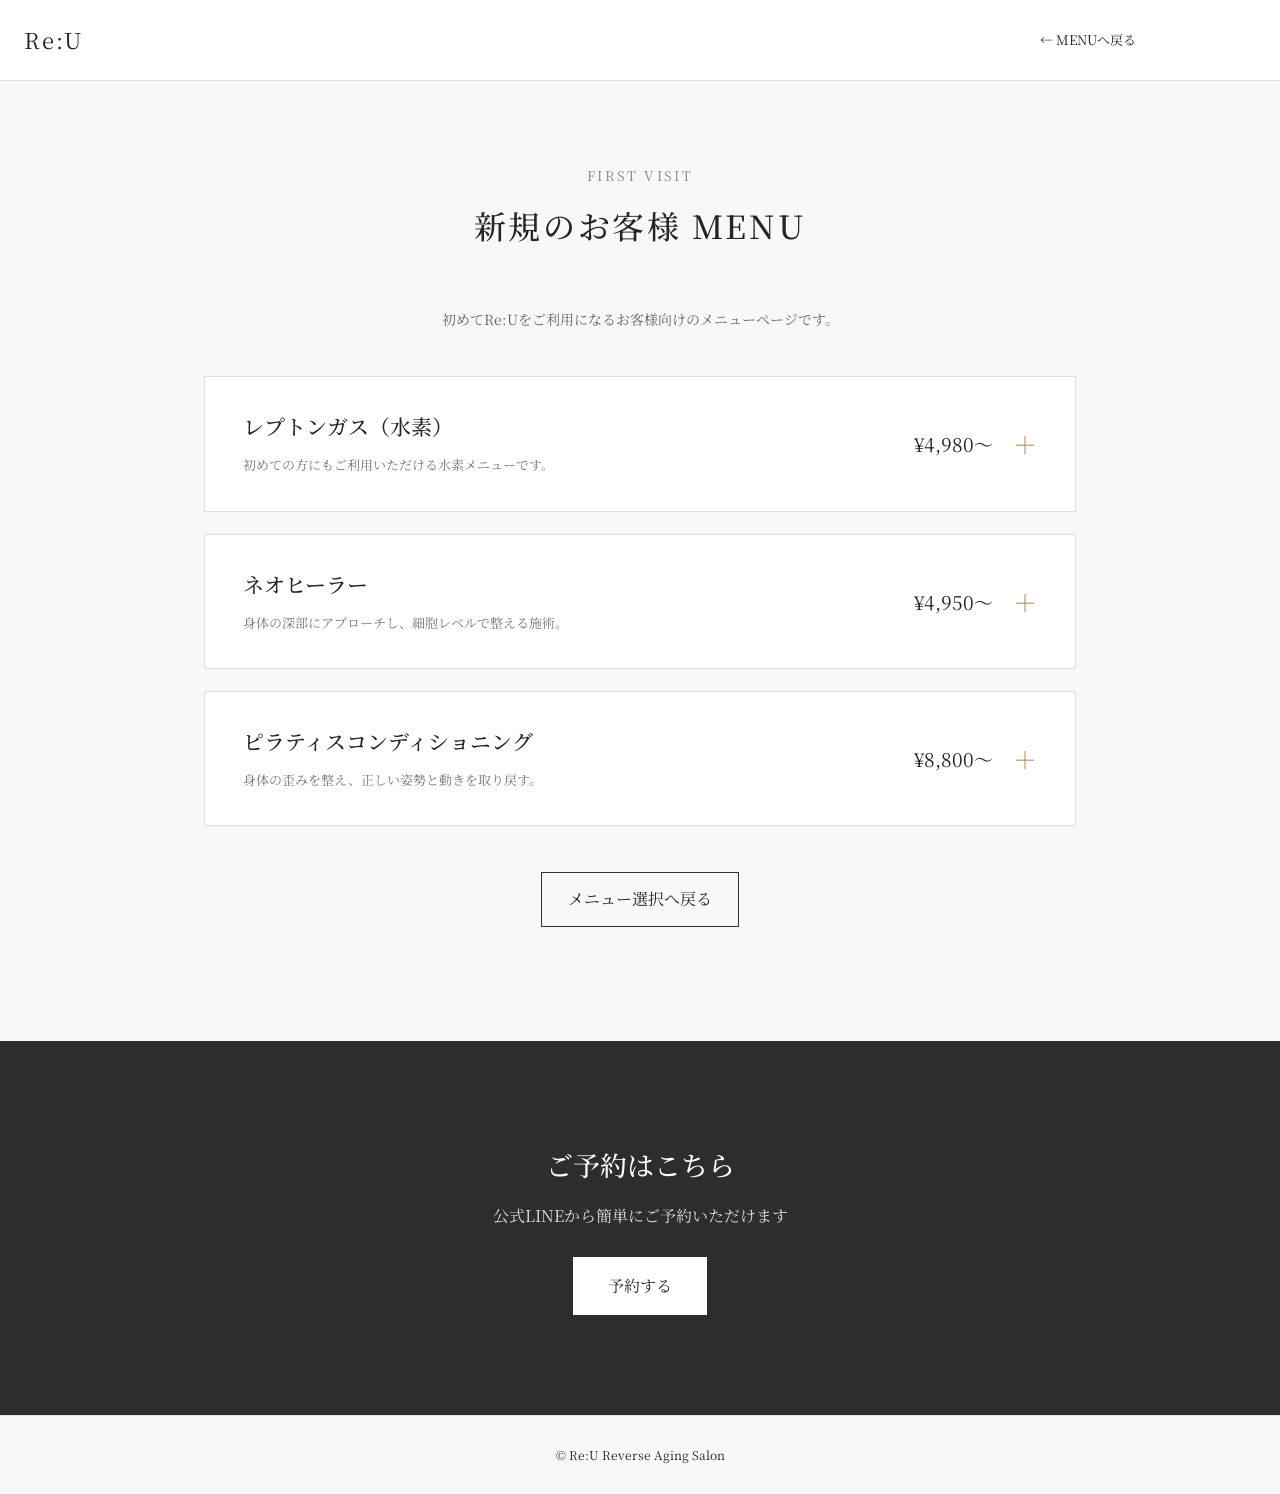
==== menu-new.html @ d016f378 "Update menu-new.html" ====
<!DOCTYPE html>
<html lang="ja">
<head>
  <meta charset="UTF-8">
  <meta name="viewport" content="width=device-width, initial-scale=1.0">
  <title>新規のお客様 MENU｜Re:U</title>

  <link rel="preconnect" href="https://fonts.googleapis.com">
  <link rel="preconnect" href="https://fonts.gstatic.com" crossorigin>
  <link href="https://fonts.googleapis.com/css2?family=Noto+Serif+JP:wght@400;500;600&display=swap" rel="stylesheet">

  <style>

    * {
      box-sizing: border-box;
    }

    body {
      margin: 0;
      font-family: "Noto Serif JP", serif;
      background: #f8f8f6;
      color: #252525;
      line-height: 1.8;
    }

    header {
      background: #fff;
      border-bottom: 1px solid #e5e5df;
    }

    .header-inner {
      max-width: 1040px;
      margin: auto;
      padding: 20px 24px;
      display: flex;
      justify-content: space-between;
      align-items: center;
    }

    .brand,
    .back {
      color: #252525;
      text-decoration: none;
    }

    .brand {
      font-size: 22px;
      letter-spacing: .08em;
    }

    .back {
      font-size: 13px;
    }

    main {
      max-width: 920px;
      margin: auto;
      padding: 80px 24px 110px;
    }

    .title {
      text-align: center;
      margin-bottom: 52px;
    }

    .title small {
      letter-spacing: .18em;
      color: #888;
    }

    .title h1 {
      font-weight: 500;
      font-size: 32px;
      letter-spacing: .08em;
      margin: 8px 0 0;
    }

    .notice {
      text-align: center;
      max-width: 700px;
      margin: 0 auto 44px;
      color: #666;
      font-size: 14px;
    }

    .menu-card {
      background: #fff;
      border: 1px solid #deded8;
      padding: 34px 34px;
      margin-bottom: 20px;
      display: grid;
      grid-template-columns: 1fr auto;
      gap: 20px;
      align-items: center;
    }

    .menu-card h2 {
      margin: 0 0 8px;
      font-size: 21px;
      font-weight: 500;
    }

    .menu-card p {
      margin: 0;
      color: #666;
      font-size: 14px;
    }

    .price {
      font-size: 20px;
      white-space: nowrap;
    }

    .nav {
      text-align: center;
      margin-top: 42px;
    }

    .button {
      display: inline-block;
      padding: 12px 26px;
      border: 1px solid #333;
      text-decoration: none;
      color: #252525;
      margin: 4px;
    }

    .button:hover {
      background: #333;
      color: #fff;
    }

    footer {
      text-align: center;
      padding: 28px;
      border-top: 1px solid #e5e5df;
      font-size: 12px;
    }

    @media(max-width:650px) {

      main {
        padding: 60px 18px 80px;
      }

      .menu-card {
        grid-template-columns: 1fr;
        padding: 28px 24px;
      }

      .price {
        font-size: 18px;
      }

    }


    /* アコーディオン */

    .accordion {
      max-width: 950px;
      margin: 0 auto;
    }

    .accordion-item {
      border: 1px solid #deded8;
      background: #fff;
      margin-bottom: 22px;
    }

    .accordion-header {
      width: 100%;
      padding: 34px 38px;
      border: none;
      background: none;
      text-align: left;
      cursor: pointer;
      display: flex;
      align-items: center;
      gap: 20px;
      font-family: inherit;
      color: #252525;
    }

    .accordion-header > span:first-child {
      flex: 1;
    }

    .accordion-header strong {
      display: block;
      font-size: 21px;
      font-weight: 500;
    }

    .accordion-header small {
      display: block;
      margin-top: 12px;
      color: #777;
      font-size: 13px;
      line-height: 1.8;
    }

    .price {
      font-size: 19px;
      white-space: nowrap;
    }

    .accordion-icon {
      font-size: 24px;
      font-weight: 300;
      color: #a88d53;
      transition: transform .3s;
    }

    .accordion-item.active .accordion-icon {
      transform: rotate(45deg);
    }

    .accordion-content {
      display: grid;
      grid-template-rows: 0fr;
      transition: grid-template-rows .4s ease;
    }

    .accordion-item.active .accordion-content {
      grid-template-rows: 1fr;
    }

    .accordion-content > .accordion-body {
      min-height: 0;
      overflow: hidden;
    }

    .accordion-body {
      padding: 0 38px;
      color: #666;
      font-size: 14px;
    }

    .accordion-item.active .accordion-body {
      padding-bottom: 32px;
    }


    /* 人気No.1メニュー */

    .popular-menu {
      position: relative;
      margin-top: 6px;
      padding: 28px 24px 24px;
      background: #fffdf8;
      border: 1px solid #d8c39a;
    }

    .popular-badge {
      display: inline-block;
      margin-bottom: 14px;
      padding: 5px 14px;
      background: #b89b63;
      color: #fff;
      font-size: 12px;
      letter-spacing: .12em;
    }

    .menu-title {
      margin: 0 0 12px;
      color: #252525;
      font-size: 18px;
      font-weight: 600;
    }

    .menu-description {
      margin: 0 0 18px;
      color: #666;
      font-size: 14px;
      line-height: 1.9;
    }

    .menu-price {
      display: flex;
      align-items: baseline;
      flex-wrap: wrap;
      gap: 10px;
    }

    .old-price {
      color: #888;
      text-decoration: line-through;
      font-size: 15px;
    }

    .arrow {
      color: #aaa;
    }

    .new-price {
      color: #9b7b3d;
      font-size: 24px;
      font-weight: 600;
    }


    @media (max-width: 600px) {

      .accordion-header {
        padding: 24px 20px;
        gap: 12px;
      }

      .accordion-header strong {
        font-size: 17px;
      }

      .price {
        font-size: 15px;
      }

      .accordion-body {
        padding-left: 20px;
        padding-right: 20px;
      }

      .popular-menu {
        padding: 22px 18px 20px;
      }

      .menu-title {
        font-size: 16px;
      }

      .new-price {
        font-size: 21px;
      }

    }


    .header-inner .brand {
      position: relative;
      left: min(0px, calc((1040px - 100vw) / 2));
    }


    /* TOPページと同じ予約エリア */

    .cta {
      padding: 100px 24px;
      background: #2d2d2b;
      color: #fff;
      text-align: center;
    }

    .cta h2 {
      margin: 0 0 12px;
      font-size: 27px;
      font-weight: 500;
    }

    .cta p {
      margin: 0;
      color: #ddd;
    }

    .cta a {
      display: inline-block;
      margin-top: 26px;
      padding: 14px 34px;
      background: #fff;
      color: #252525;
      text-decoration: none;
      border: 1px solid #fff;
    }

    @media (max-width: 800px) {

      .cta {
        padding: 76px 18px;
      }

    }

  </style>
</head>


<body>


<header>

  <div class="header-inner">

    <a class="brand" href="index.html">Re:U</a>

    <a class="back" href="menu.html">
      ← MENUへ戻る
    </a>

  </div>

</header>


<main>

  <div class="title">

    <small>FIRST VISIT</small>

    <h1>
      新規のお客様 MENU
    </h1>

  </div>


  <p class="notice">
    初めてRe:Uをご利用になるお客様向けのメニューページです。
  </p>


  <div class="accordion">


    <!-- レプトンガス -->

    <div class="accordion-item">

      <button class="accordion-header" type="button">

        <span>

          <strong>
            レプトンガス（水素）
          </strong>

          <small>
            初めての方にもご利用いただける水素メニューです。
          </small>

        </span>

        <span class="price">
          ¥4,980〜
        </span>

        <span class="accordion-icon">
          ＋
        </span>

      </button>


      <div class="accordion-content">

        <div class="accordion-body">


          <div class="popular-menu">

            <div class="popular-badge">
              人気 No.1
            </div>

            <p class="menu-title">
              レプトンガス吸入 × ネオヒーラー［全身］ 60分
            </p>

            <p class="menu-description">
              高濃度水素を吸入しながら、究極のオーダーメイドなエイジングケア！
            </p>

            <div class="menu-price">

              <span class="old-price">
                ¥15,800
              </span>

              <span class="arrow">
                →
              </span>

              <span class="new-price">
                ¥12,800
              </span>

            </div>

          </div>

          <div class="popular-menu">

            <p class="menu-title">
              レプトンガス吸入×ネオヒーラー[フットorヘッド]　30分
            </p>

            <p class="menu-description">
              高濃度水素を吸入しながら疲れやむくみを一瞬で取り除く！
            </p>

            <div class="menu-price">

              <span class="old-price">
                ¥8,800
              </span>

              <span class="arrow">
                →
              </span>

              <span class="new-price">
                ¥6,600
              </span>

            </div>

          </div>

          <div class="popular-menu">

            <p class="menu-title">
              高濃度水素吸入（レプトンガス）30分
            </p>
            <p class="menu-description">
              基礎体温＆免疫力up/自律神経ケア/疲労回復/睡眠の質改善に
            </p>

            <div class="menu-price">
              <span class="old-price">
                ¥4,980
              </span>
              
              <span class="arrow">
                →
              </span>

              <span class="new-price">
                ¥3,200
              </span>

            </div>

          </div>

          <div class="popular-menu">

            <p class="menu-title">
              高濃度水素吸入（レプトンガス）60分
            </p>
            <p class="menu-description">
              基礎体温＆免疫力up/自律神経ケア/疲労回復/睡眠の質改善に
            </p>

            <div class="menu-price">
              <span class="old-price">
                ¥8,400
              </span>
              
              <span class="arrow">
                →
              </span>

              <span class="new-price">
                ¥4,980
              </span>

            </div>

          </div>

          <div class="popular-menu">

            <p class="menu-title">
              高濃度水素吸入（レプトンガス）90分
            </p>
            <p class="menu-description">
              悪玉活性酸素を徹底的にデトックス！
            </p>

            <div class="menu-price">
              <span class="old-price">
                ¥10,800
              </span>
              
              <span class="arrow">
                →
              </span>

              <span class="new-price">
                ¥6,480
              </span>

            </div>

          </div>

        </div>

      </div>

    </div>



    <!-- ネオヒーラー -->

    <div class="accordion-item">

      <button class="accordion-header" type="button">

        <span>

          <strong>
            ネオヒーラー
          </strong>

          <small>
            身体の深部にアプローチし、細胞レベルで整える施術。
          </small>

        </span>

        <span class="price">
          ¥4,950〜
        </span>

        <span class="accordion-icon">
          ＋
        </span>

      </button>


      <div class="accordion-content">

        <div class="accordion-body">

          <!-- ここにネオヒーラーの詳細を入れる -->

          <p>
            施術時間・料金・詳細情報を掲載予定
          </p>

        </div>

      </div>

    </div>



    <!-- ピラティス -->

    <div class="accordion-item">

      <button class="accordion-header" type="button">

        <span>

          <strong>
            ピラティスコンディショニング
          </strong>

          <small>
            身体の歪みを整え、正しい姿勢と動きを取り戻す。
          </small>

        </span>

        <span class="price">
          ¥8,800〜
        </span>

        <span class="accordion-icon">
          ＋
        </span>

      </button>


      <div class="accordion-content">

        <div class="accordion-body">

          <!-- ここにピラティスの詳細を入れる -->

          <p>
            施術時間・料金・詳細情報を掲載予定
          </p>

        </div>

      </div>

    </div>


  </div>



  <div class="nav">

    <a class="button" href="menu.html">
      メニュー選択へ戻る
    </a>

  </div>


</main>



<section class="cta" id="reservation">

  <h2>
    ご予約はこちら
  </h2>

  <p>
    公式LINEから簡単にご予約いただけます
  </p>

  <a href="#">
    予約する
  </a>

</section>



<footer>
  © Re:U Reverse Aging Salon
</footer>



<script>

document.querySelectorAll(".accordion-header").forEach(button => {

  button.setAttribute("aria-expanded", "false");


  button.addEventListener("click", () => {

    const item = button.closest(".accordion-item");

    const isOpen = item.classList.contains("active");


    // ほかのメニューを閉じる

    document.querySelectorAll(".accordion-item").forEach(el => {

      el.classList.remove("active");

      el.querySelector(".accordion-header")
        .setAttribute("aria-expanded", "false");

    });


    // 押したメニューを開く・閉じる

    if (!isOpen) {

      item.classList.add("active");

      button.setAttribute("aria-expanded", "true");

    }

  });

});

</script>


</body>
</html>
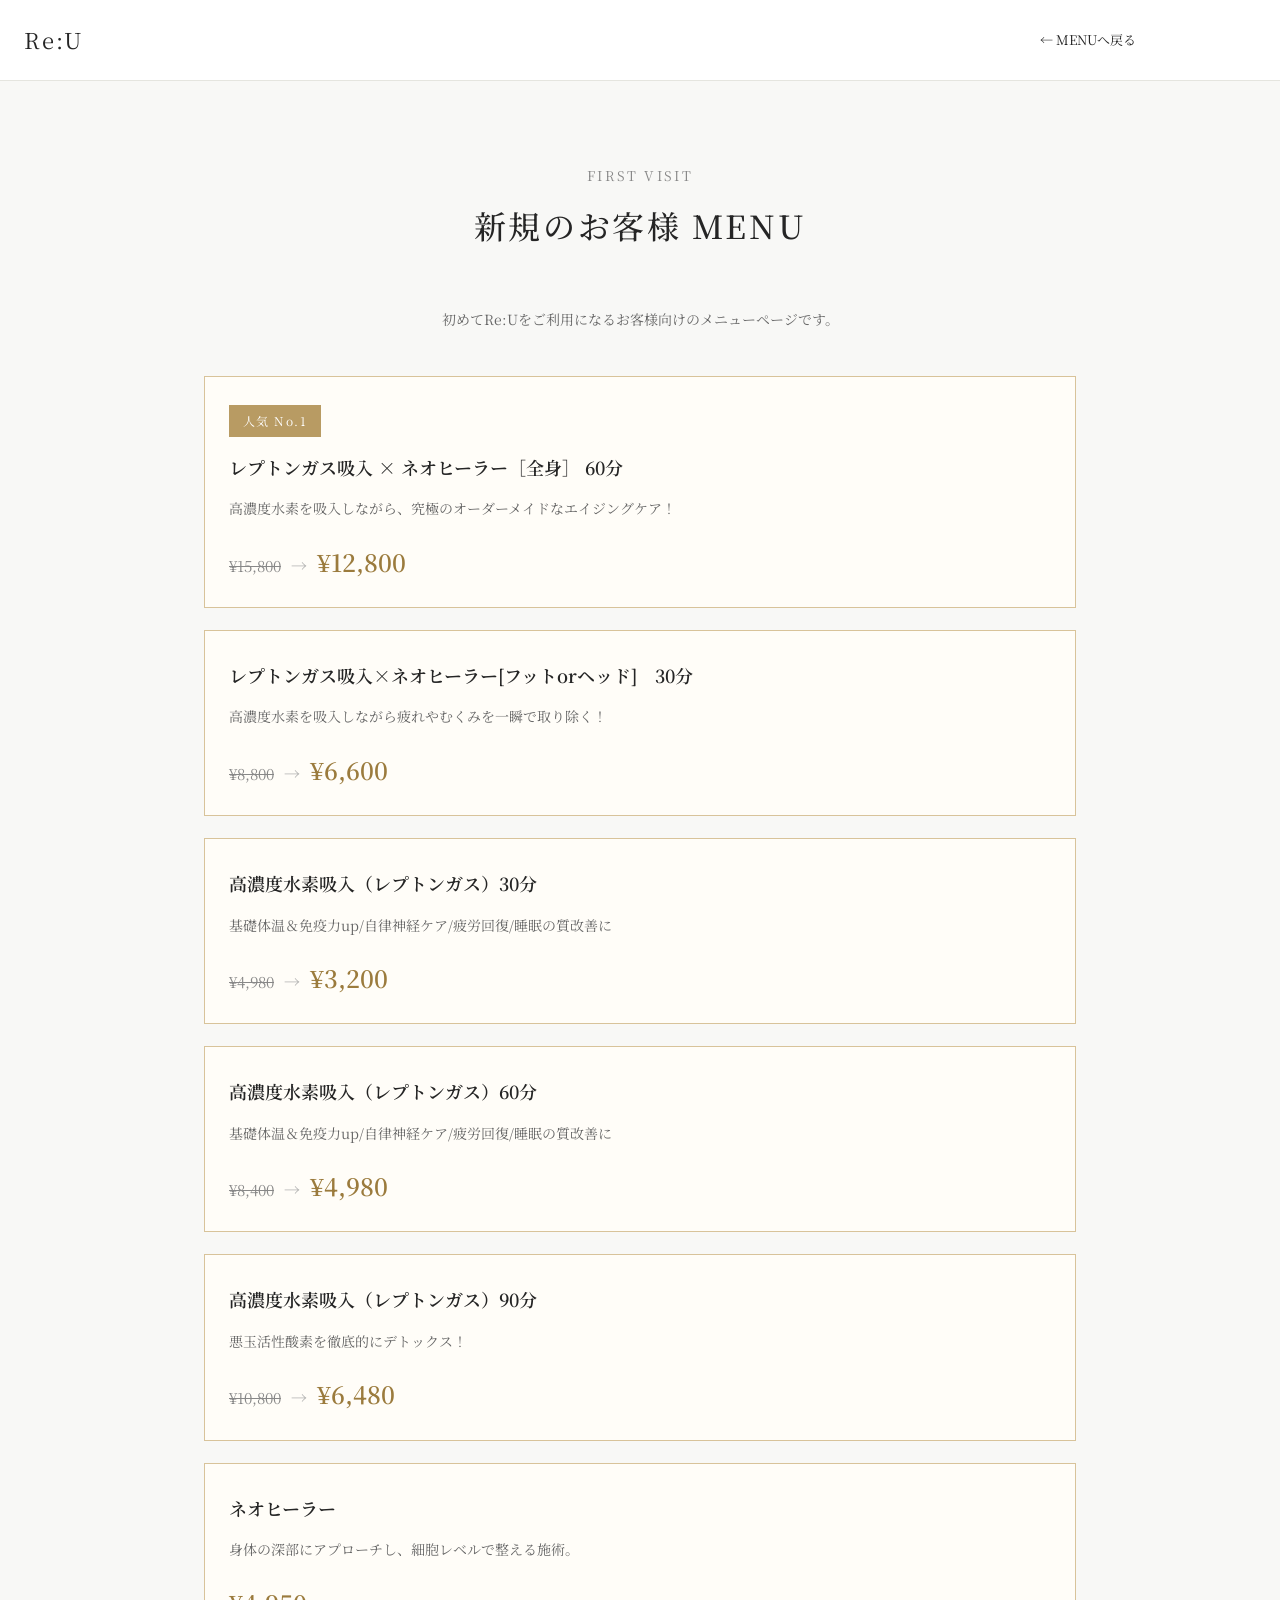
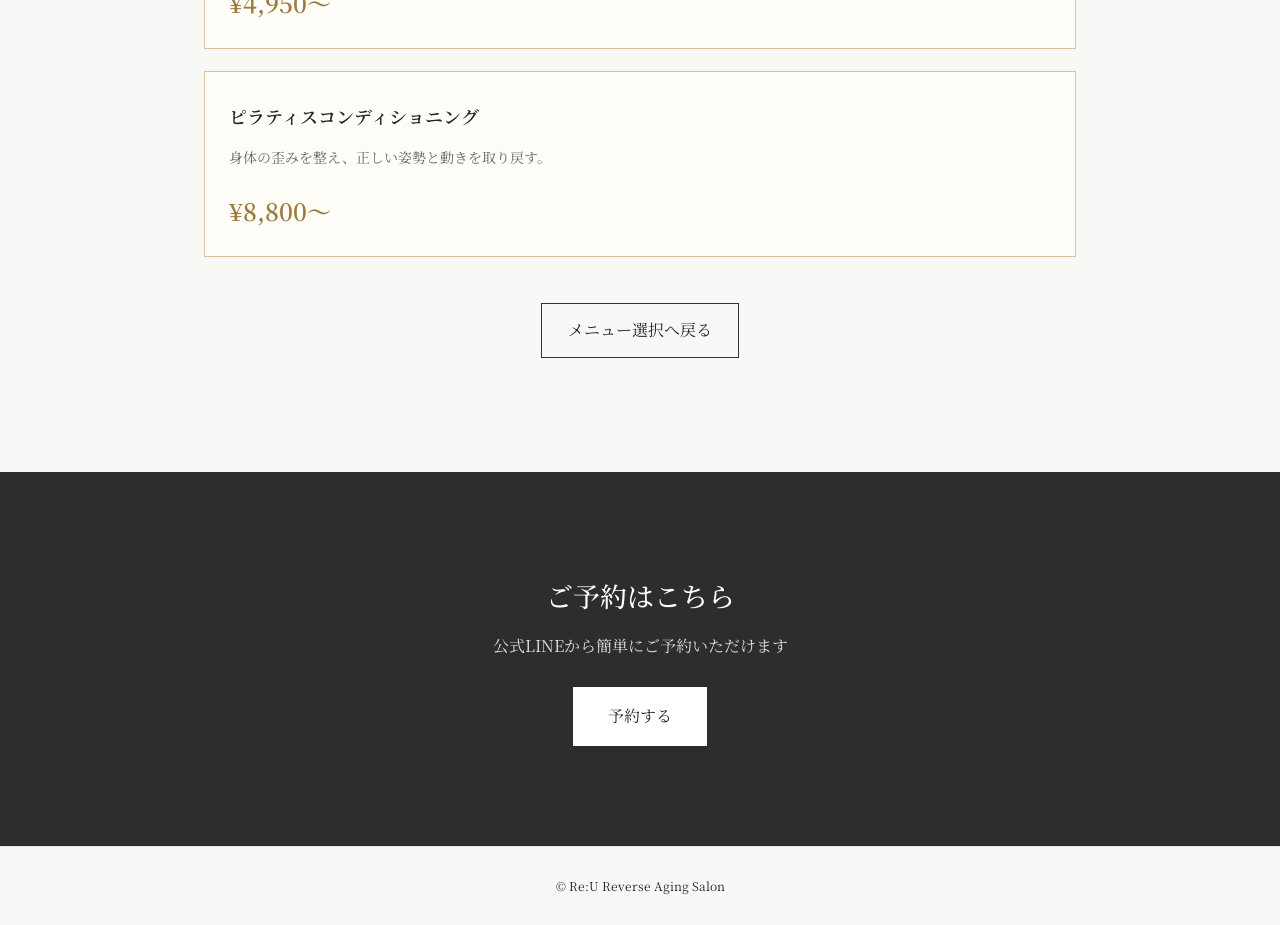
==== commit ffb74321: "Update menu-new.html" ====
--- a/menu-new.html
+++ b/menu-new.html
@@ -83,170 +83,20 @@
       font-size: 14px;
     }
 
-    .menu-card {
-      background: #fff;
-      border: 1px solid #deded8;
-      padding: 34px 34px;
-      margin-bottom: 20px;
-      display: grid;
-      grid-template-columns: 1fr auto;
-      gap: 20px;
-      align-items: center;
-    }
-
-    .menu-card h2 {
-      margin: 0 0 8px;
-      font-size: 21px;
-      font-weight: 500;
-    }
-
-    .menu-card p {
-      margin: 0;
-      color: #666;
-      font-size: 14px;
-    }
-
-    .price {
-      font-size: 20px;
-      white-space: nowrap;
-    }
-
-    .nav {
-      text-align: center;
-      margin-top: 42px;
-    }
-
-    .button {
-      display: inline-block;
-      padding: 12px 26px;
-      border: 1px solid #333;
-      text-decoration: none;
-      color: #252525;
-      margin: 4px;
-    }
-
-    .button:hover {
-      background: #333;
-      color: #fff;
-    }
-
-    footer {
-      text-align: center;
-      padding: 28px;
-      border-top: 1px solid #e5e5df;
-      font-size: 12px;
-    }
-
-    @media(max-width:650px) {
-
-      main {
-        padding: 60px 18px 80px;
-      }
-
-      .menu-card {
-        grid-template-columns: 1fr;
-        padding: 28px 24px;
-      }
-
-      .price {
-        font-size: 18px;
-      }
-
-    }
-
-
-    /* アコーディオン */
-
-    .accordion {
+
+    /* メニュー一覧 */
+
+    .menu-list {
       max-width: 950px;
       margin: 0 auto;
     }
 
-    .accordion-item {
-      border: 1px solid #deded8;
-      background: #fff;
-      margin-bottom: 22px;
-    }
-
-    .accordion-header {
-      width: 100%;
-      padding: 34px 38px;
-      border: none;
-      background: none;
-      text-align: left;
-      cursor: pointer;
-      display: flex;
-      align-items: center;
-      gap: 20px;
-      font-family: inherit;
-      color: #252525;
-    }
-
-    .accordion-header > span:first-child {
-      flex: 1;
-    }
-
-    .accordion-header strong {
-      display: block;
-      font-size: 21px;
-      font-weight: 500;
-    }
-
-    .accordion-header small {
-      display: block;
-      margin-top: 12px;
-      color: #777;
-      font-size: 13px;
-      line-height: 1.8;
-    }
-
-    .price {
-      font-size: 19px;
-      white-space: nowrap;
-    }
-
-    .accordion-icon {
-      font-size: 24px;
-      font-weight: 300;
-      color: #a88d53;
-      transition: transform .3s;
-    }
-
-    .accordion-item.active .accordion-icon {
-      transform: rotate(45deg);
-    }
-
-    .accordion-content {
-      display: grid;
-      grid-template-rows: 0fr;
-      transition: grid-template-rows .4s ease;
-    }
-
-    .accordion-item.active .accordion-content {
-      grid-template-rows: 1fr;
-    }
-
-    .accordion-content > .accordion-body {
-      min-height: 0;
-      overflow: hidden;
-    }
-
-    .accordion-body {
-      padding: 0 38px;
-      color: #666;
-      font-size: 14px;
-    }
-
-    .accordion-item.active .accordion-body {
-      padding-bottom: 32px;
-    }
-
-
-    /* 人気No.1メニュー */
+
+    /* メニューカード */
 
     .popular-menu {
       position: relative;
-      margin-top: 6px;
+      margin-bottom: 22px;
       padding: 28px 24px 24px;
       background: #fffdf8;
       border: 1px solid #d8c39a;
@@ -300,24 +150,34 @@
     }
 
 
+    /* 戻るボタン */
+
+    .nav {
+      text-align: center;
+      margin-top: 42px;
+    }
+
+    .button {
+      display: inline-block;
+      padding: 12px 26px;
+      border: 1px solid #333;
+      text-decoration: none;
+      color: #252525;
+      margin: 4px;
+    }
+
+    .button:hover {
+      background: #333;
+      color: #fff;
+    }
+
+
+    /* スマホ */
+
     @media (max-width: 600px) {
 
-      .accordion-header {
-        padding: 24px 20px;
-        gap: 12px;
-      }
-
-      .accordion-header strong {
-        font-size: 17px;
-      }
-
-      .price {
-        font-size: 15px;
-      }
-
-      .accordion-body {
-        padding-left: 20px;
-        padding-right: 20px;
+      main {
+        padding: 60px 18px 80px;
       }
 
       .popular-menu {
@@ -379,6 +239,14 @@
 
     }
 
+
+    footer {
+      text-align: center;
+      padding: 28px;
+      border-top: 1px solid #e5e5df;
+      font-size: 12px;
+    }
+
   </style>
 </head>
 
@@ -390,7 +258,9 @@
 
   <div class="header-inner">
 
-    <a class="brand" href="index.html">Re:U</a>
+    <a class="brand" href="index.html">
+      Re:U
+    </a>
 
     <a class="back" href="menu.html">
       ← MENUへ戻る
@@ -401,11 +271,15 @@
 </header>
 
 
+
 <main>
 
+
   <div class="title">
 
-    <small>FIRST VISIT</small>
+    <small>
+      FIRST VISIT
+    </small>
 
     <h1>
       新規のお客様 MENU
@@ -419,182 +293,167 @@
   </p>
 
 
-  <div class="accordion">
-
-
-    <!-- レプトンガス -->
-
-    <div class="accordion-item">
-
-      <button class="accordion-header" type="button">
-
-        <span>
-
-          <strong>
-            レプトンガス（水素）
-          </strong>
-
-          <small>
-            初めての方にもご利用いただける水素メニューです。
-          </small>
-
-        </span>
-
-        <span class="price">
-          ¥4,980〜
-        </span>
-
-        <span class="accordion-icon">
-          ＋
-        </span>
-
-      </button>
-
-
-      <div class="accordion-content">
-
-        <div class="accordion-body">
-
-
-          <div class="popular-menu">
-
-            <div class="popular-badge">
-              人気 No.1
-            </div>
-
-            <p class="menu-title">
-              レプトンガス吸入 × ネオヒーラー［全身］ 60分
-            </p>
-
-            <p class="menu-description">
-              高濃度水素を吸入しながら、究極のオーダーメイドなエイジングケア！
-            </p>
-
-            <div class="menu-price">
-
-              <span class="old-price">
-                ¥15,800
-              </span>
-
-              <span class="arrow">
-                →
-              </span>
-
-              <span class="new-price">
-                ¥12,800
-              </span>
-
-            </div>
-
-          </div>
-
-          <div class="popular-menu">
-
-            <p class="menu-title">
-              レプトンガス吸入×ネオヒーラー[フットorヘッド]　30分
-            </p>
-
-            <p class="menu-description">
-              高濃度水素を吸入しながら疲れやむくみを一瞬で取り除く！
-            </p>
-
-            <div class="menu-price">
-
-              <span class="old-price">
-                ¥8,800
-              </span>
-
-              <span class="arrow">
-                →
-              </span>
-
-              <span class="new-price">
-                ¥6,600
-              </span>
-
-            </div>
-
-          </div>
-
-          <div class="popular-menu">
-
-            <p class="menu-title">
-              高濃度水素吸入（レプトンガス）30分
-            </p>
-            <p class="menu-description">
-              基礎体温＆免疫力up/自律神経ケア/疲労回復/睡眠の質改善に
-            </p>
-
-            <div class="menu-price">
-              <span class="old-price">
-                ¥4,980
-              </span>
-              
-              <span class="arrow">
-                →
-              </span>
-
-              <span class="new-price">
-                ¥3,200
-              </span>
-
-            </div>
-
-          </div>
-
-          <div class="popular-menu">
-
-            <p class="menu-title">
-              高濃度水素吸入（レプトンガス）60分
-            </p>
-            <p class="menu-description">
-              基礎体温＆免疫力up/自律神経ケア/疲労回復/睡眠の質改善に
-            </p>
-
-            <div class="menu-price">
-              <span class="old-price">
-                ¥8,400
-              </span>
-              
-              <span class="arrow">
-                →
-              </span>
-
-              <span class="new-price">
-                ¥4,980
-              </span>
-
-            </div>
-
-          </div>
-
-          <div class="popular-menu">
-
-            <p class="menu-title">
-              高濃度水素吸入（レプトンガス）90分
-            </p>
-            <p class="menu-description">
-              悪玉活性酸素を徹底的にデトックス！
-            </p>
-
-            <div class="menu-price">
-              <span class="old-price">
-                ¥10,800
-              </span>
-              
-              <span class="arrow">
-                →
-              </span>
-
-              <span class="new-price">
-                ¥6,480
-              </span>
-
-            </div>
-
-          </div>
-
-        </div>
+
+  <div class="menu-list">
+
+
+    <!-- 人気No.1 -->
+
+    <div class="popular-menu">
+
+      <div class="popular-badge">
+        人気 No.1
+      </div>
+
+      <p class="menu-title">
+        レプトンガス吸入 × ネオヒーラー［全身］ 60分
+      </p>
+
+      <p class="menu-description">
+        高濃度水素を吸入しながら、究極のオーダーメイドなエイジングケア！
+      </p>
+
+      <div class="menu-price">
+
+        <span class="old-price">
+          ¥15,800
+        </span>
+
+        <span class="arrow">
+          →
+        </span>
+
+        <span class="new-price">
+          ¥12,800
+        </span>
+
+      </div>
+
+    </div>
+
+
+
+    <!-- レプトンガス吸入 × ネオヒーラー -->
+
+    <div class="popular-menu">
+
+      <p class="menu-title">
+        レプトンガス吸入×ネオヒーラー[フットorヘッド]　30分
+      </p>
+
+      <p class="menu-description">
+        高濃度水素を吸入しながら疲れやむくみを一瞬で取り除く！
+      </p>
+
+      <div class="menu-price">
+
+        <span class="old-price">
+          ¥8,800
+        </span>
+
+        <span class="arrow">
+          →
+        </span>
+
+        <span class="new-price">
+          ¥6,600
+        </span>
+
+      </div>
+
+    </div>
+
+
+
+    <!-- レプトンガス30分 -->
+
+    <div class="popular-menu">
+
+      <p class="menu-title">
+        高濃度水素吸入（レプトンガス）30分
+      </p>
+
+      <p class="menu-description">
+        基礎体温＆免疫力up/自律神経ケア/疲労回復/睡眠の質改善に
+      </p>
+
+      <div class="menu-price">
+
+        <span class="old-price">
+          ¥4,980
+        </span>
+
+        <span class="arrow">
+          →
+        </span>
+
+        <span class="new-price">
+          ¥3,200
+        </span>
+
+      </div>
+
+    </div>
+
+
+
+    <!-- レプトンガス60分 -->
+
+    <div class="popular-menu">
+
+      <p class="menu-title">
+        高濃度水素吸入（レプトンガス）60分
+      </p>
+
+      <p class="menu-description">
+        基礎体温＆免疫力up/自律神経ケア/疲労回復/睡眠の質改善に
+      </p>
+
+      <div class="menu-price">
+
+        <span class="old-price">
+          ¥8,400
+        </span>
+
+        <span class="arrow">
+          →
+        </span>
+
+        <span class="new-price">
+          ¥4,980
+        </span>
+
+      </div>
+
+    </div>
+
+
+
+    <!-- レプトンガス90分 -->
+
+    <div class="popular-menu">
+
+      <p class="menu-title">
+        高濃度水素吸入（レプトンガス）90分
+      </p>
+
+      <p class="menu-description">
+        悪玉活性酸素を徹底的にデトックス！
+      </p>
+
+      <div class="menu-price">
+
+        <span class="old-price">
+          ¥10,800
+        </span>
+
+        <span class="arrow">
+          →
+        </span>
+
+        <span class="new-price">
+          ¥6,480
+        </span>
 
       </div>
 
@@ -604,45 +463,22 @@
 
     <!-- ネオヒーラー -->
 
-    <div class="accordion-item">
-
-      <button class="accordion-header" type="button">
-
-        <span>
-
-          <strong>
-            ネオヒーラー
-          </strong>
-
-          <small>
-            身体の深部にアプローチし、細胞レベルで整える施術。
-          </small>
-
-        </span>
-
-        <span class="price">
+    <div class="popular-menu">
+
+      <p class="menu-title">
+        ネオヒーラー
+      </p>
+
+      <p class="menu-description">
+        身体の深部にアプローチし、細胞レベルで整える施術。
+      </p>
+
+      <div class="menu-price">
+
+        <span class="new-price">
           ¥4,950〜
         </span>
 
-        <span class="accordion-icon">
-          ＋
-        </span>
-
-      </button>
-
-
-      <div class="accordion-content">
-
-        <div class="accordion-body">
-
-          <!-- ここにネオヒーラーの詳細を入れる -->
-
-          <p>
-            施術時間・料金・詳細情報を掲載予定
-          </p>
-
-        </div>
-
       </div>
 
     </div>
@@ -651,44 +487,21 @@
 
     <!-- ピラティス -->
 
-    <div class="accordion-item">
-
-      <button class="accordion-header" type="button">
-
-        <span>
-
-          <strong>
-            ピラティスコンディショニング
-          </strong>
-
-          <small>
-            身体の歪みを整え、正しい姿勢と動きを取り戻す。
-          </small>
-
-        </span>
-
-        <span class="price">
+    <div class="popular-menu">
+
+      <p class="menu-title">
+        ピラティスコンディショニング
+      </p>
+
+      <p class="menu-description">
+        身体の歪みを整え、正しい姿勢と動きを取り戻す。
+      </p>
+
+      <div class="menu-price">
+
+        <span class="new-price">
           ¥8,800〜
         </span>
-
-        <span class="accordion-icon">
-          ＋
-        </span>
-
-      </button>
-
-
-      <div class="accordion-content">
-
-        <div class="accordion-body">
-
-          <!-- ここにピラティスの詳細を入れる -->
-
-          <p>
-            施術時間・料金・詳細情報を掲載予定
-          </p>
-
-        </div>
 
       </div>
 
@@ -735,49 +548,5 @@
 </footer>
 
 
-
-<script>
-
-document.querySelectorAll(".accordion-header").forEach(button => {
-
-  button.setAttribute("aria-expanded", "false");
-
-
-  button.addEventListener("click", () => {
-
-    const item = button.closest(".accordion-item");
-
-    const isOpen = item.classList.contains("active");
-
-
-    // ほかのメニューを閉じる
-
-    document.querySelectorAll(".accordion-item").forEach(el => {
-
-      el.classList.remove("active");
-
-      el.querySelector(".accordion-header")
-        .setAttribute("aria-expanded", "false");
-
-    });
-
-
-    // 押したメニューを開く・閉じる
-
-    if (!isOpen) {
-
-      item.classList.add("active");
-
-      button.setAttribute("aria-expanded", "true");
-
-    }
-
-  });
-
-});
-
-</script>
-
-
 </body>
 </html>
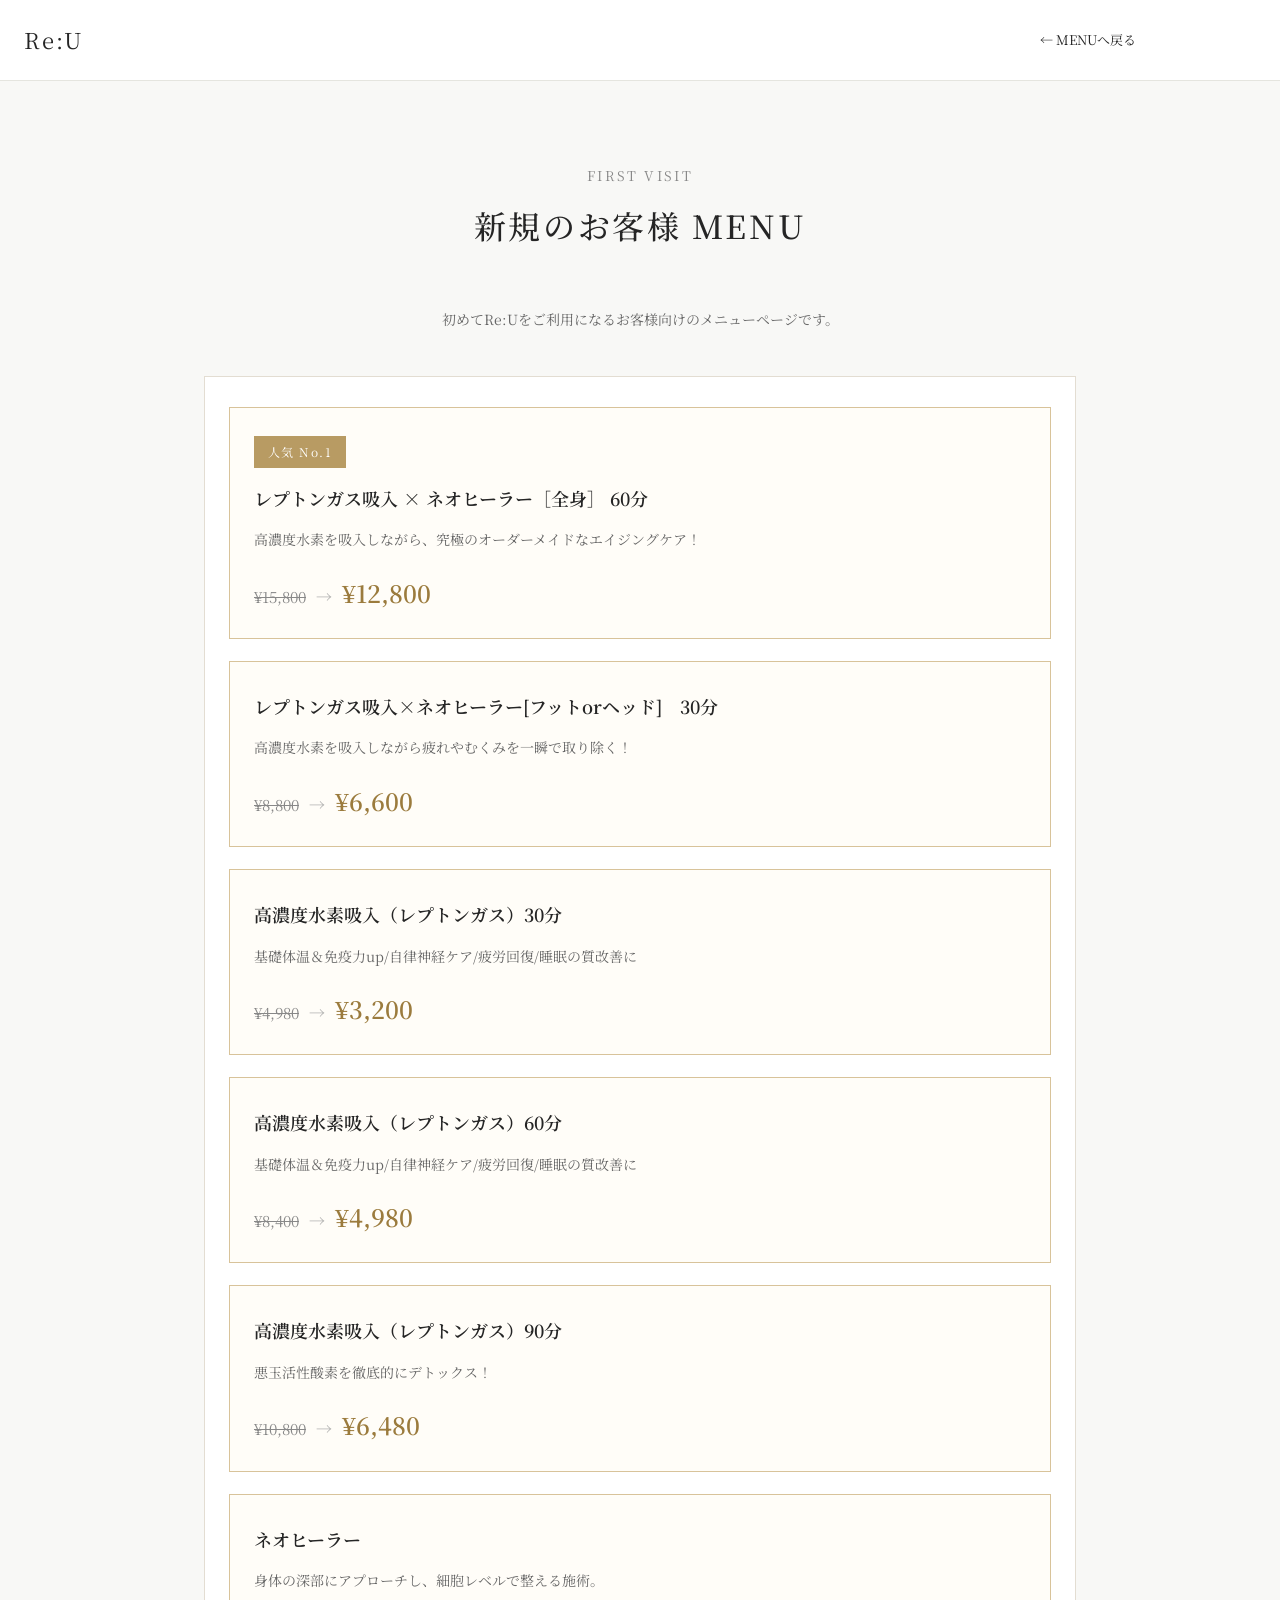
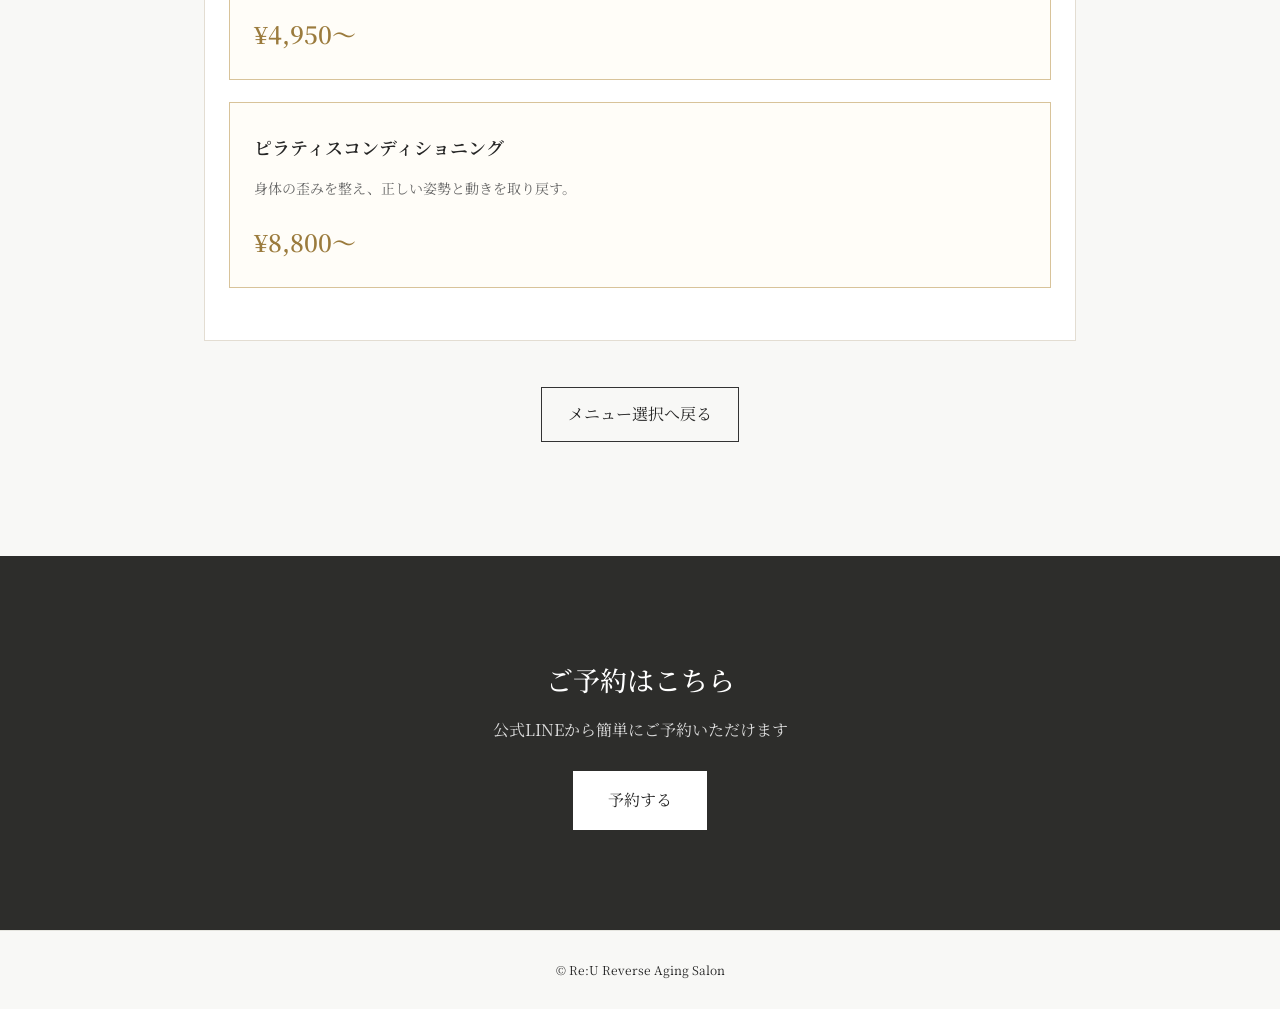
==== commit 7cff14b5: "Update menu-new.html" ====
--- a/menu-new.html
+++ b/menu-new.html
@@ -87,9 +87,12 @@
     /* メニュー一覧 */
 
     .menu-list {
-      max-width: 950px;
-      margin: 0 auto;
-    }
+  max-width: 950px;
+  margin: 0 auto;
+  padding: 30px 24px;
+  background: #ffffff;
+  border: 1px solid #e3ddd2;
+}
 
 
     /* メニューカード */
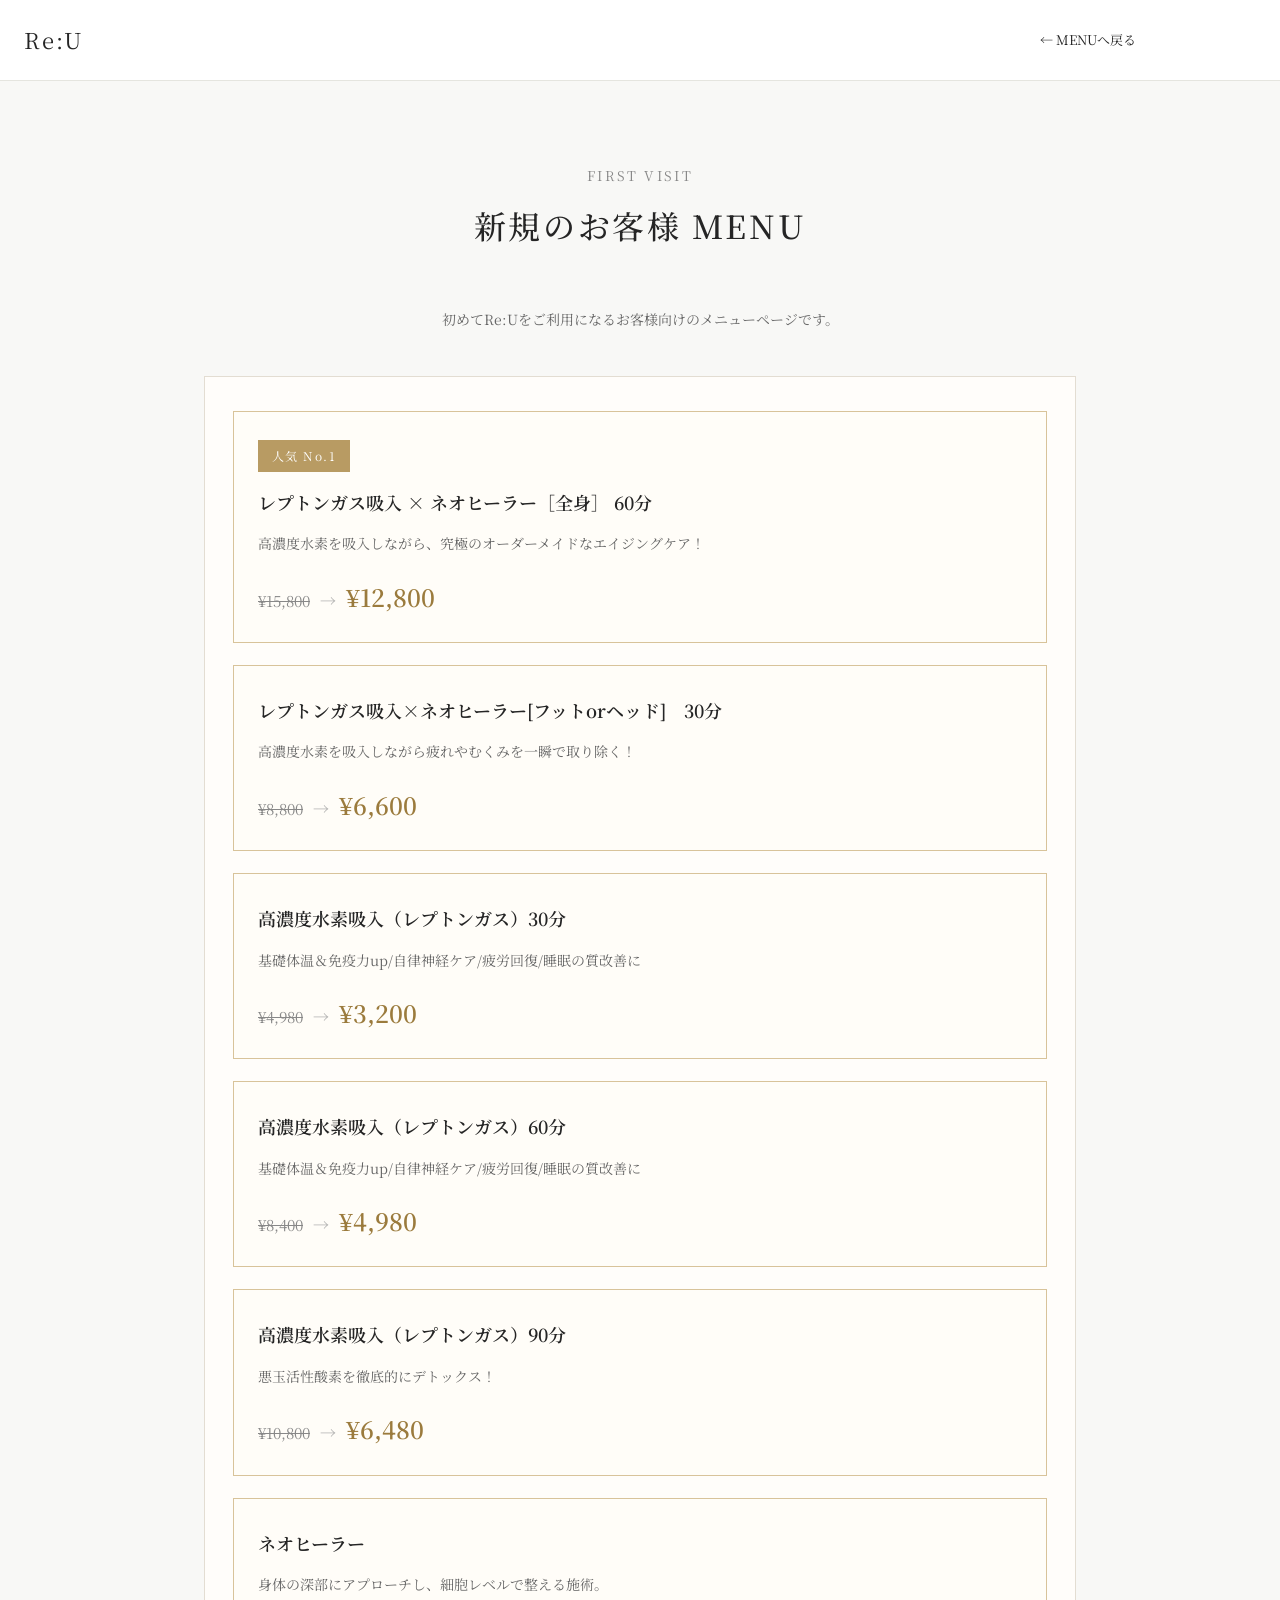
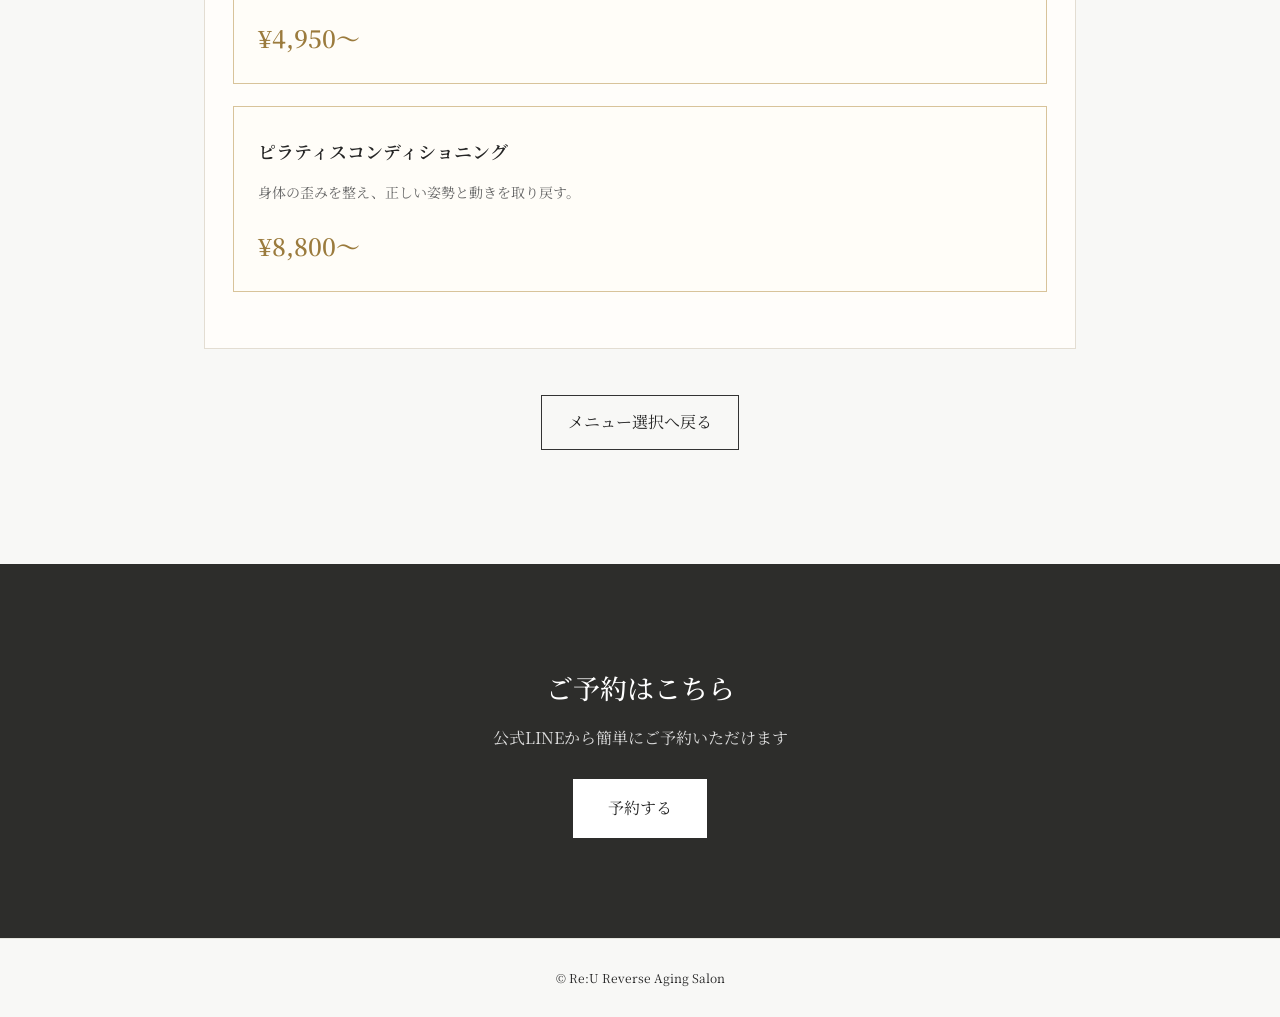
==== commit 6b22df45: "Update menu-new.html" ====
--- a/menu-new.html
+++ b/menu-new.html
@@ -89,8 +89,8 @@
     .menu-list {
   max-width: 950px;
   margin: 0 auto;
-  padding: 30px 24px;
-  background: #ffffff;
+  padding: 34px 28px;
+  background: #fffdfa;
   border: 1px solid #e3ddd2;
 }
 
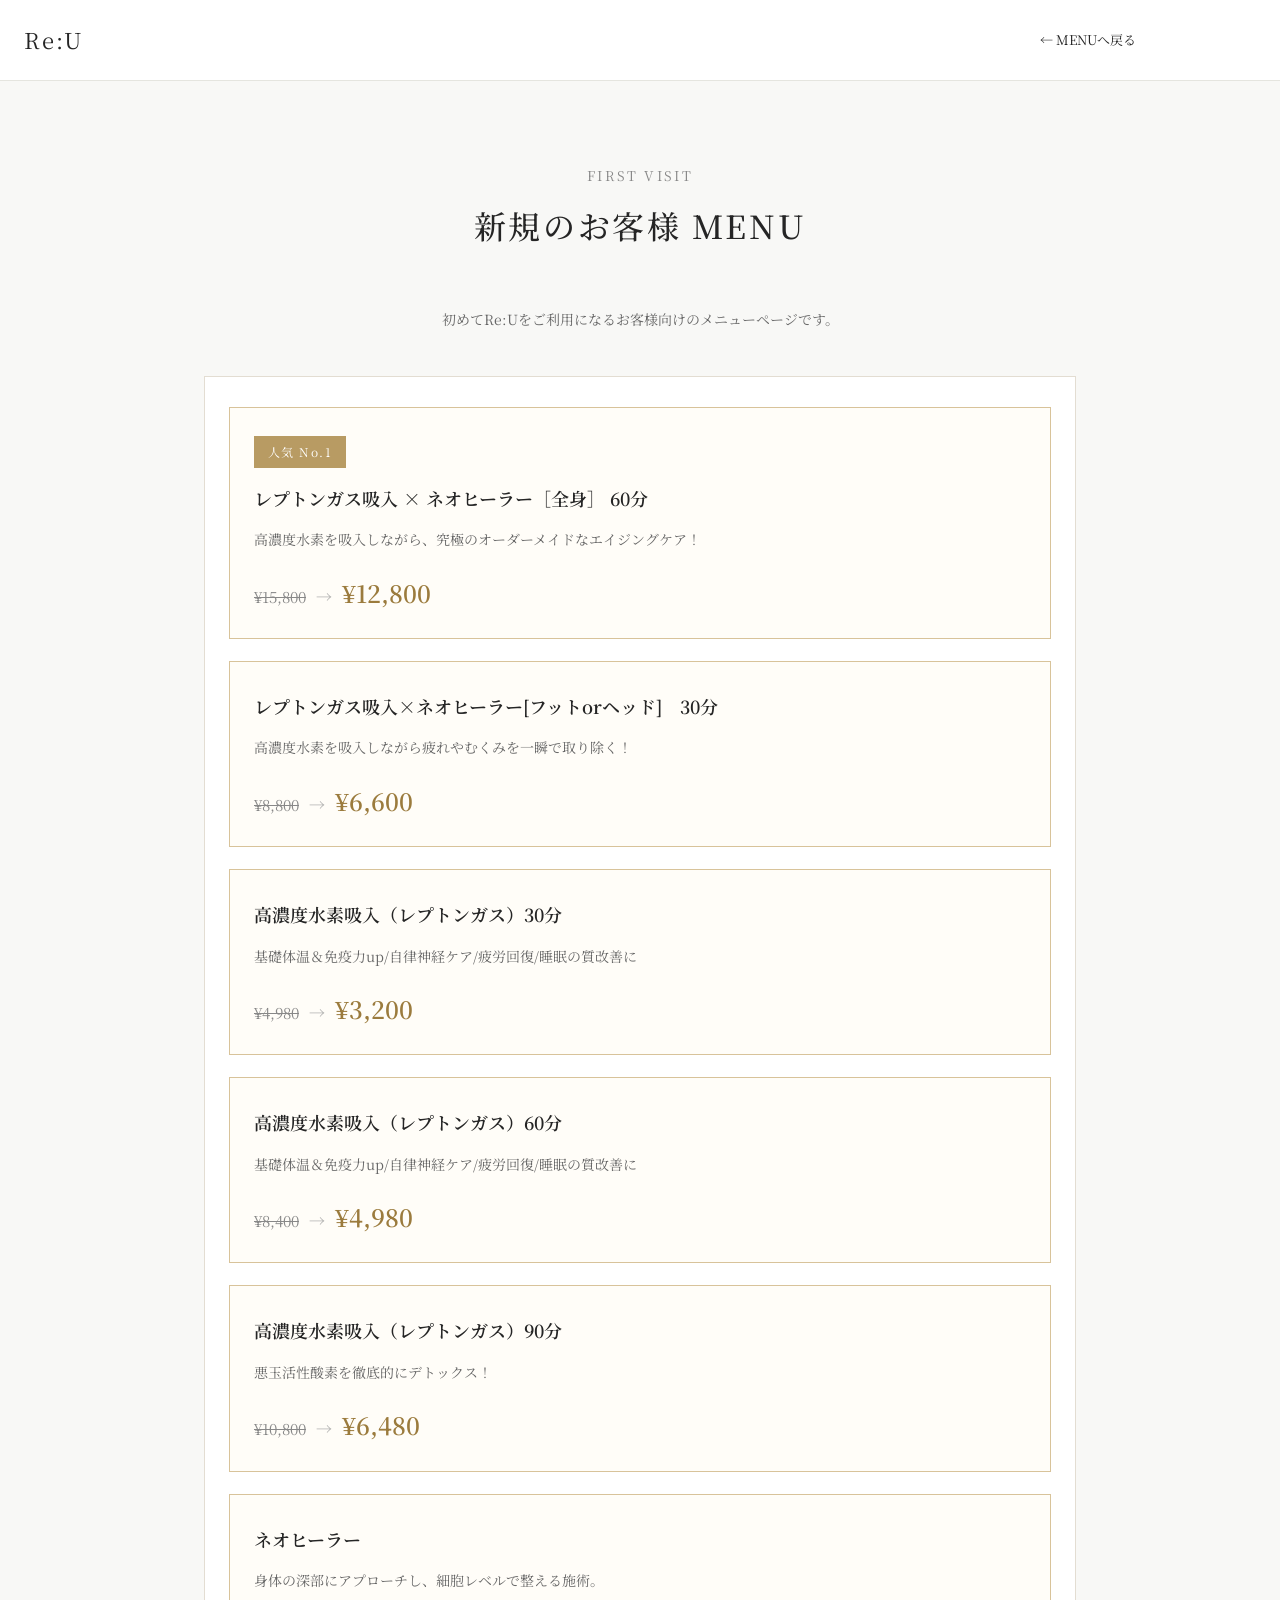
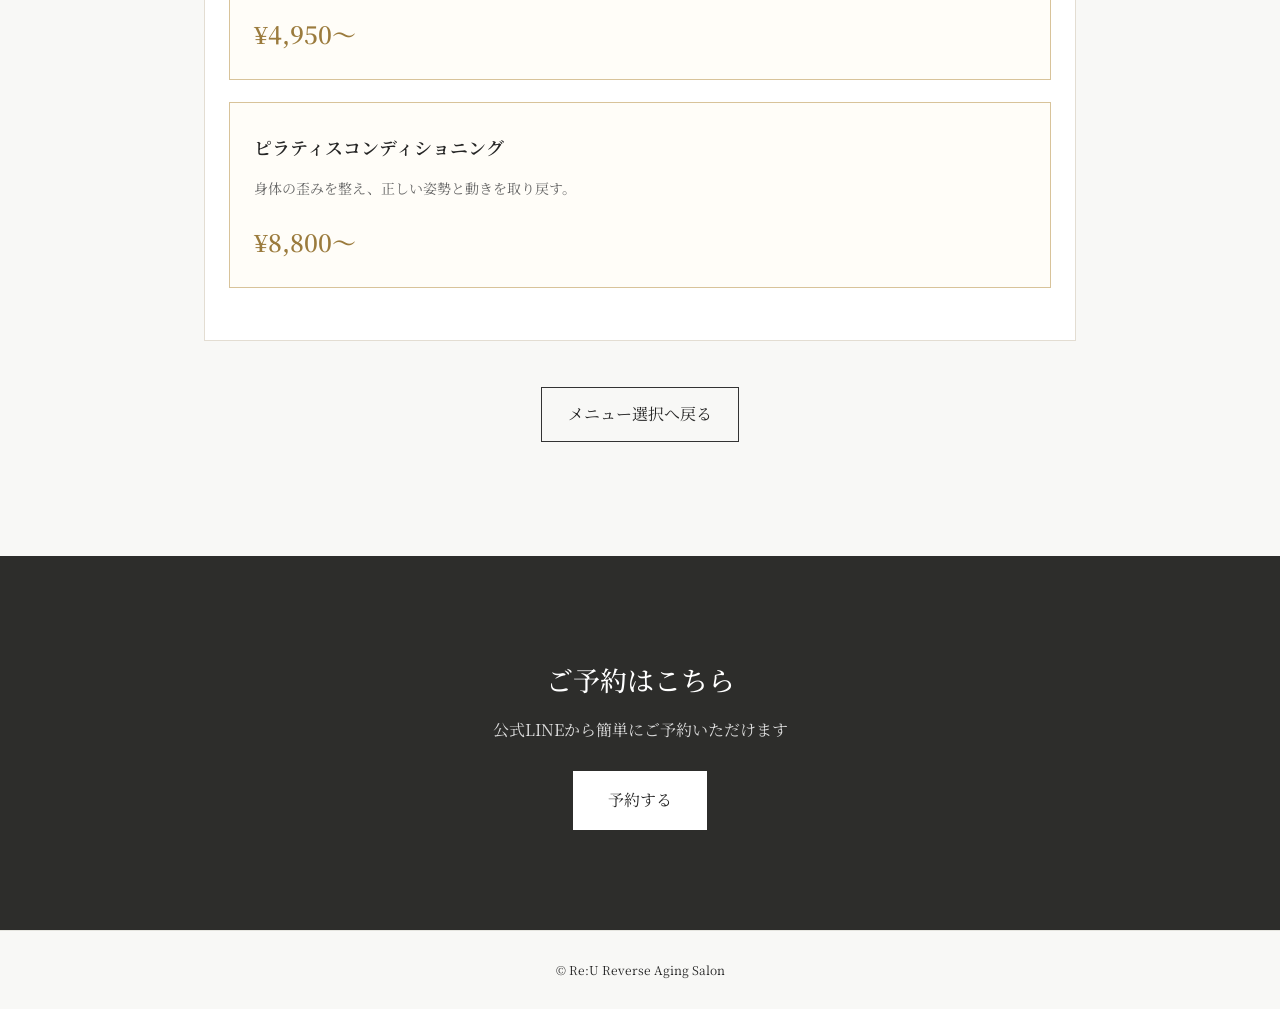
==== commit 7915a560: "Update menu-new.html" ====
--- a/menu-new.html
+++ b/menu-new.html
@@ -89,8 +89,8 @@
     .menu-list {
   max-width: 950px;
   margin: 0 auto;
-  padding: 34px 28px;
-  background: #fffdfa;
+  padding: 30px 24px;
+  background: #ffffff;
   border: 1px solid #e3ddd2;
 }
 
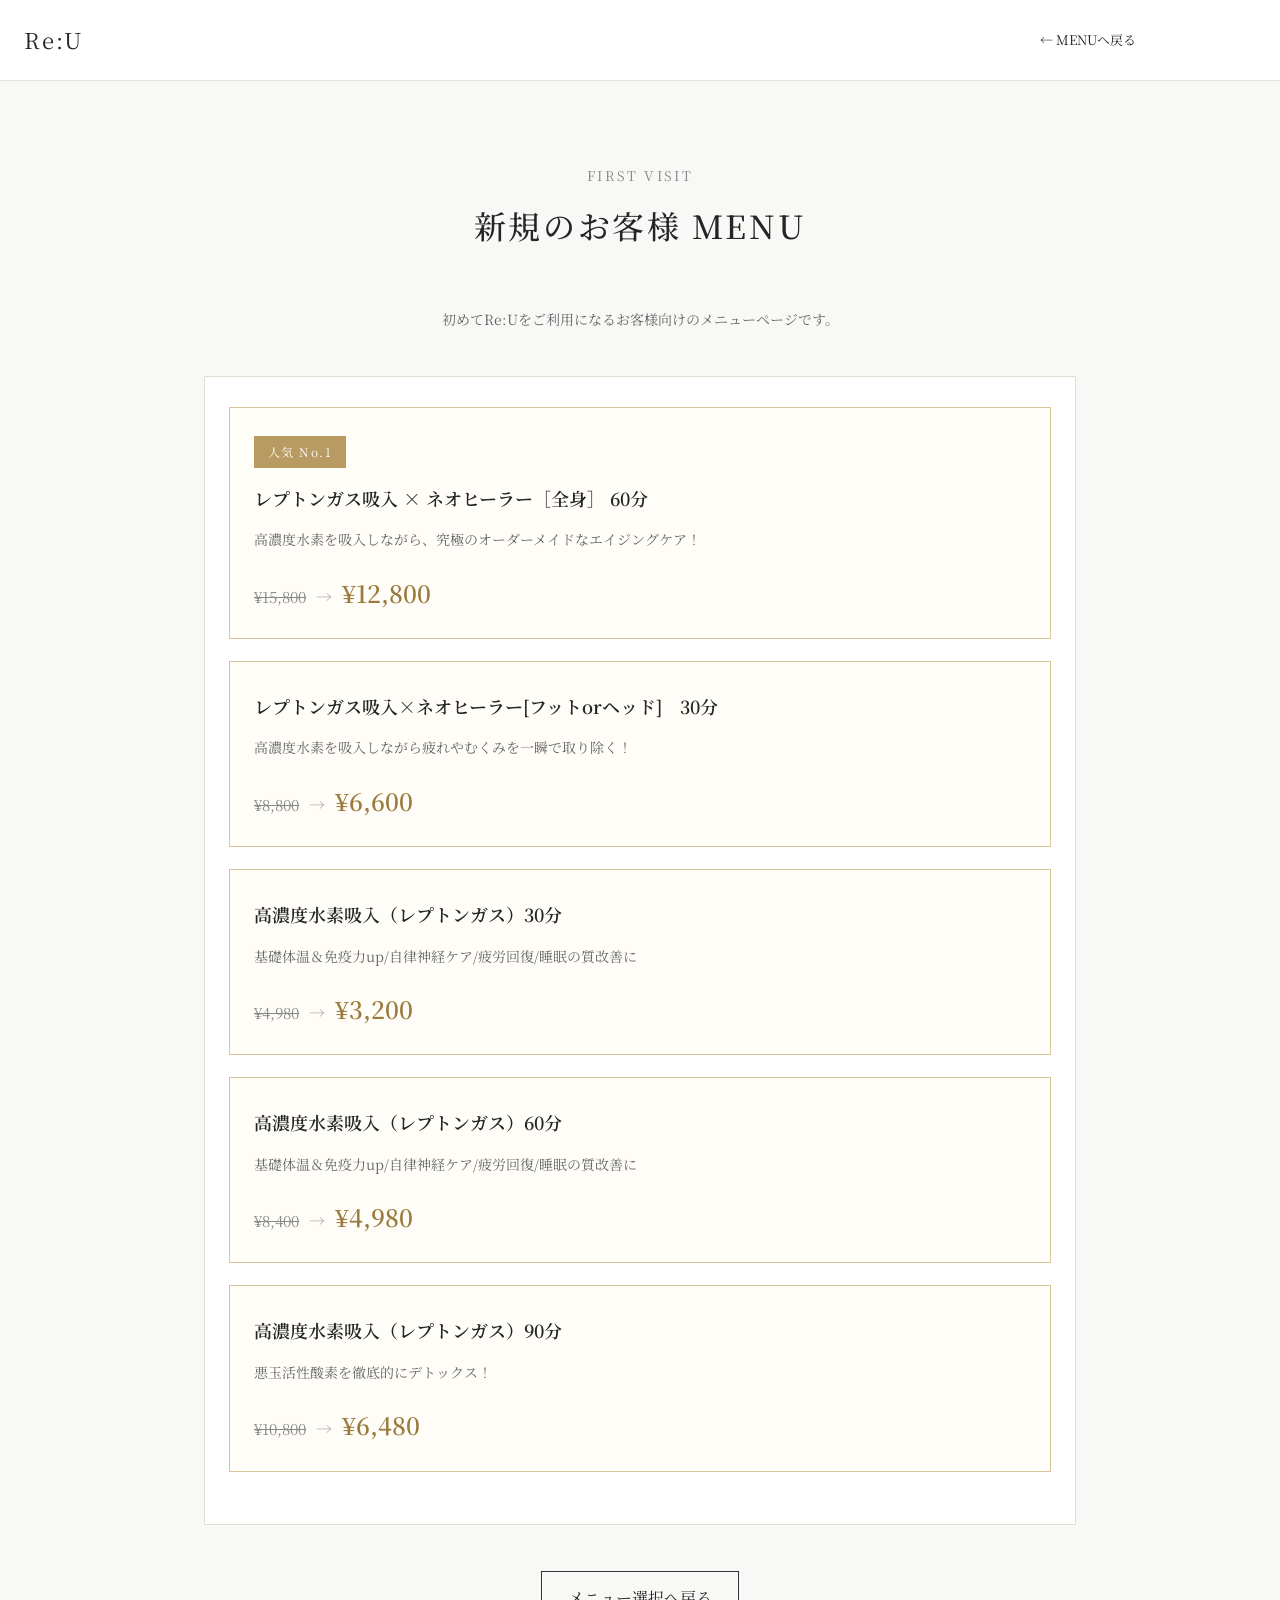
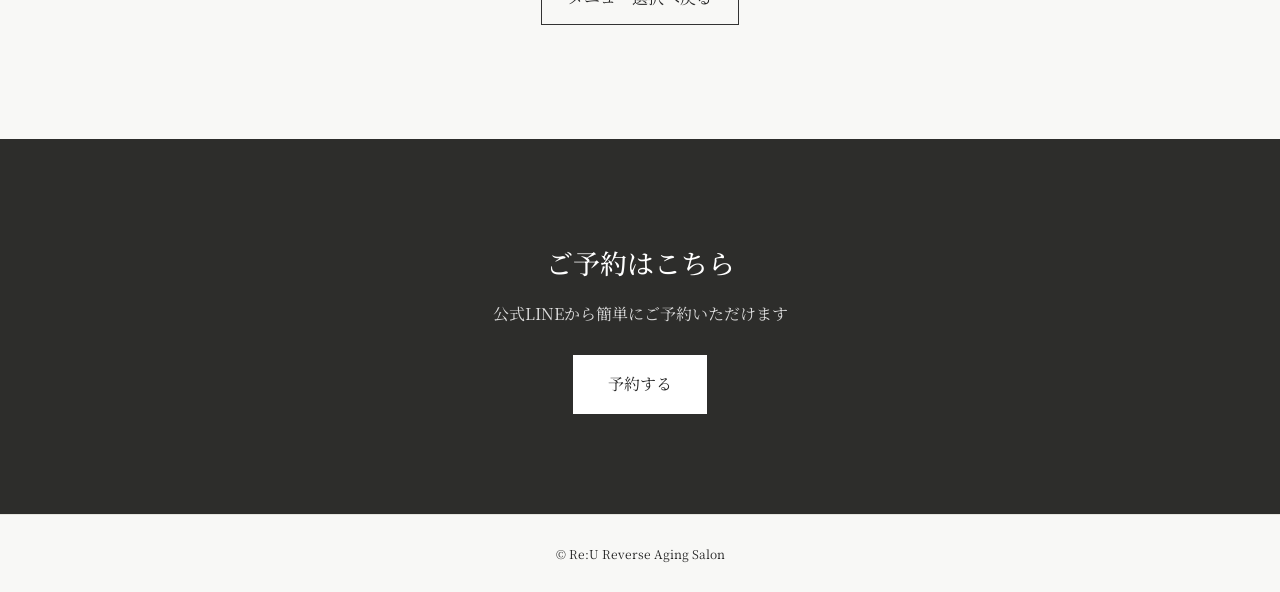
==== commit dd9b54db: "Update menu-new.html" ====
--- a/menu-new.html
+++ b/menu-new.html
@@ -464,51 +464,50 @@
 
 
 
-    <!-- ネオヒーラー -->
-
-    <div class="popular-menu">
-
-      <p class="menu-title">
-        ネオヒーラー
-      </p>
-
-      <p class="menu-description">
-        身体の深部にアプローチし、細胞レベルで整える施術。
-      </p>
-
-      <div class="menu-price">
-
-        <span class="new-price">
-          ¥4,950〜
-        </span>
-
-      </div>
-
-    </div>
-
-
-
-    <!-- ピラティス -->
-
-    <div class="popular-menu">
-
-      <p class="menu-title">
-        ピラティスコンディショニング
-      </p>
-
-      <p class="menu-description">
-        身体の歪みを整え、正しい姿勢と動きを取り戻す。
-      </p>
-
-      <div class="menu-price">
-
-        <span class="new-price">
-          ¥8,800〜
-        </span>
-
-      </div>
-
-    </div>
+<!-- ネオヒーラー -->
+
+<div class="popular-menu" style="display:none;">
+
+  <p class="menu-title">
+    ネオヒーラー
+  </p>
+
+  <p class="menu-description">
+    身体の深部にアプローチし、細胞レベルで整える施術。
+  </p>
+
+  <div class="menu-price">
+
+    <span class="new-price">
+      ¥4,950〜
+    </span>
+
+  </div>
+
+</div>
+
+
+<!-- ピラティス -->
+
+<div class="popular-menu" style="display:none;">
+
+  <p class="menu-title">
+    ピラティスコンディショニング
+  </p>
+
+  <p class="menu-description">
+    身体の歪みを整え、正しい姿勢と動きを取り戻す。
+  </p>
+
+  <div class="menu-price">
+
+    <span class="new-price">
+      ¥8,800〜
+    </span>
+
+  </div>
+
+</div>
 
 
   </div>
